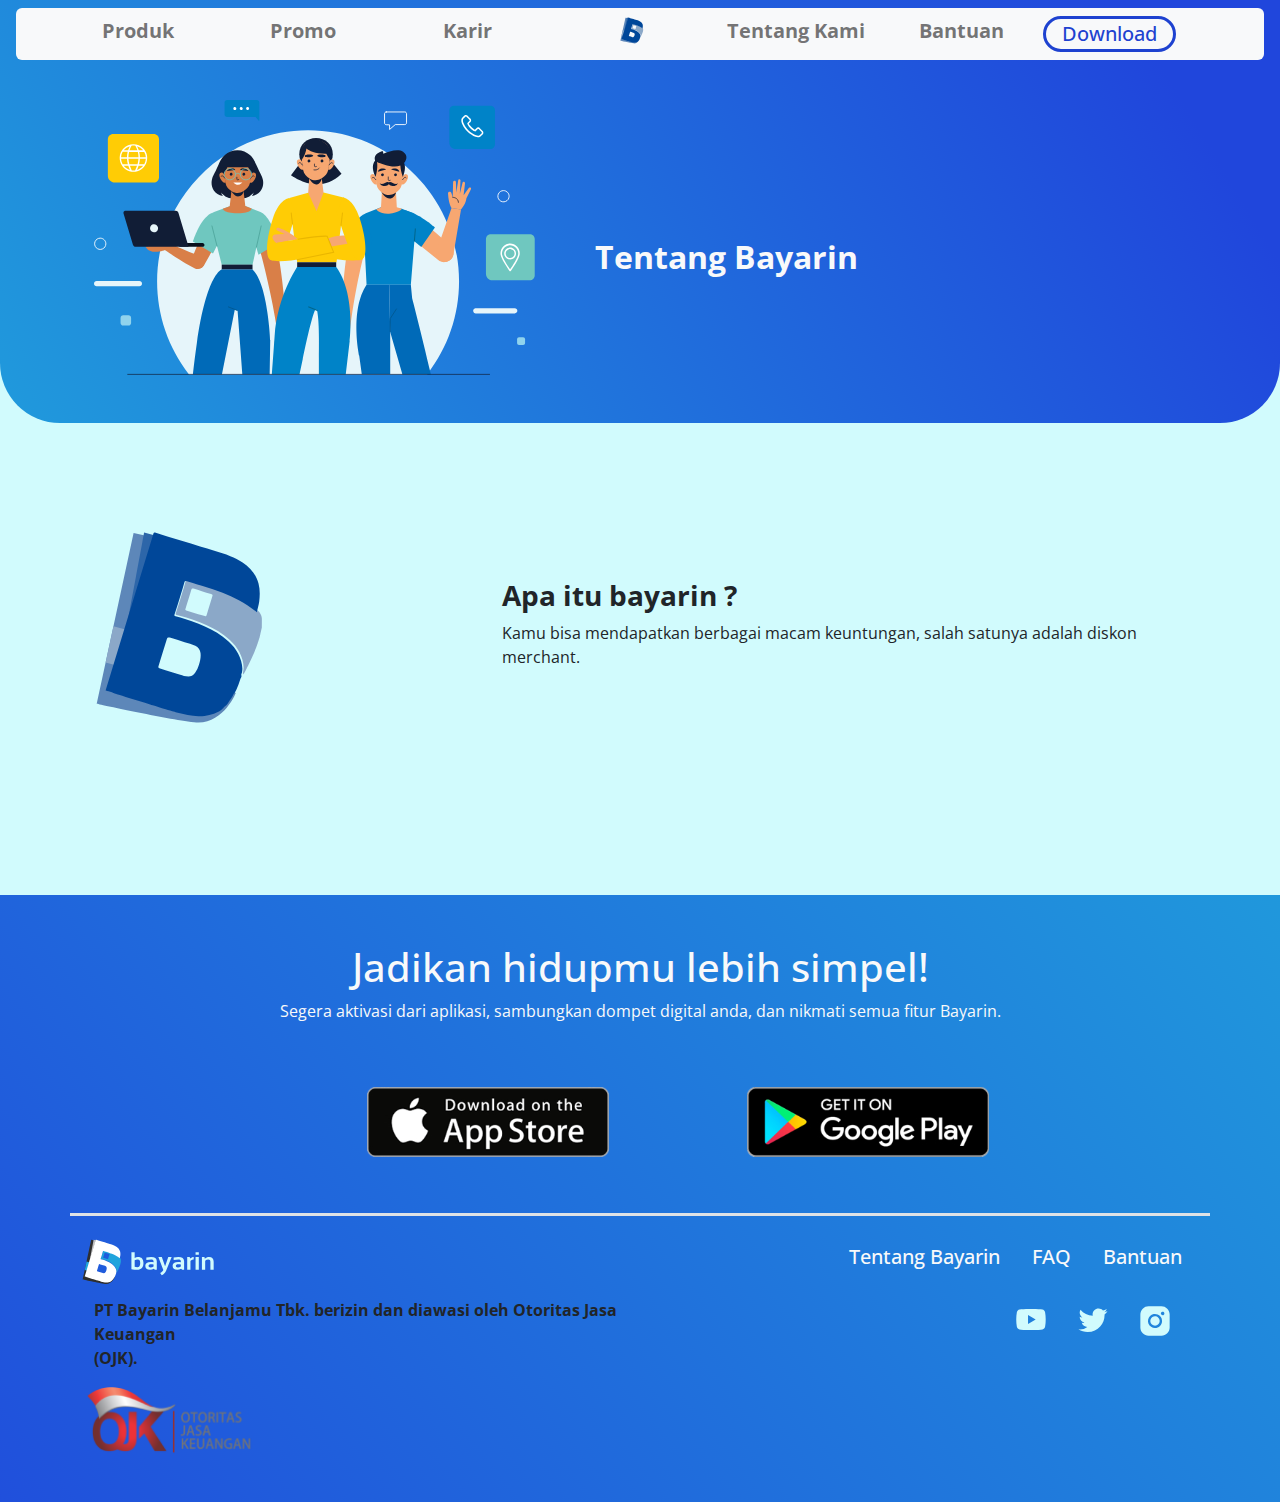
==== html/AboutUs.html @ 50521ed4 "tinggal video" ====
<!DOCTYPE html>
<html lang="en">
  <head>
    <meta charset="utf-8" />
    <meta name="viewport" content="width=device-width, initial-scale=1" />
    <title>Bootstrap demo</title>
    <link rel="stylesheet" href="../bootstrap/css/bootstrap.css" />
    <link rel="stylesheet" href="../style.css" />
    <link rel="preconnect" href="https://fonts.googleapis.com" />
    <link rel="preconnect" href="https://fonts.gstatic.com" crossorigin />
    <link
      href="https://fonts.googleapis.com/css2?family=Open+Sans&display=swap"
      rel="stylesheet"
    />
  </head>
  <body class="bg-navbar">
    <!-- navbar -->
    <header>
      <nav
        class="navbar navbar-expand-lg bg-light mt-2 mx-3 rounded bg-light fixed-top fw-bold"
      >
        <div class="container-fluid">
          <button
            class="navbar-toggler"
            type="button"
            data-bs-toggle="collapse"
            data-bs-target="#navbarNavAltMarkup"
            aria-controls="navbarNavAltMarkup"
            aria-expanded="false"
            aria-label="Toggle navigation"
          >
            <span class="navbar-toggler-icon"></span>
          </button>
          <div class="collapse navbar-collapse" id="navbarNavAltMarkup">
            <div
              class="navbar-nav w-100 mt-0 text-center d-flex justify-content-center me-5"
            >
              <a
                class="nav-link w-14 text-center p-0 fs-5"
                href="../index.html#produk"
                >Produk</a
              >
              <a
                class="nav-link w-14 text-center p-0 fs-5"
                href="../index.html#promo"
                >Promo</a
              >
              <a
                class="nav-link w-14 text-center p-0 fs-5"
                href="../index.html#karir"
                >Karir</a
              >
              <a
                class="nav-link w-14 text-center p-0 zoom"
                href="../index.html"
                id="logonavbar"
                ><img src="../assets/logobayarin.svg" alt="" height="28"
              /></a>
              <a
                class="nav-link w-14 text-center p-0 fs-5 bgd"
                href="AboutUs.html"
                >Tentang Kami</a
              >
              <a class="nav-link w-14 text-center p-0 fs-5" href="Bantuan.html"
                >Bantuan</a
              >
              <a
                class="nav-link text-center px-3 p-0 fs-5 tombol-biru rounded-pill"
                href="https://play.google.com/store/apps"
                target="_blank"
                >Download</a
              >
            </div>
          </div>
        </div>
      </nav>
    </header>
    <!-- end of navbar -->

    <!-- jumbotron -->
    <div class="jumbotron bg-jumbotron rounded-bawah mt-navbar">
      <div class="row mt-navbar container mx-auto mb-5">
        <div class="col-lg-5 mb-lg-5">
          <img src="../assets/aboutus.svg" alt="" width="100%" />
        </div>
        <div class="col-lg-7 my-auto ps-lg-5">
          <h2 class="text-light fw-bold">Tentang Bayarin</h2>
        </div>
      </div>
    </div>
    <!-- end jumboron -->

    <!-- Penjelasan -->
    <div class="row mt-navbar container mx-auto mb-5">
      <div class="col-lg-4">
        <img src="../assets/logobayarin.svg" alt="" width="50%" />
      </div>
      <div class="col-lg-8 my-auto ps-lg-5 pt-3">
        <h3 class="text-dark fw-bold">Apa itu bayarin ?</h3>
        <p class="text-dark">
          Kamu bisa mendapatkan berbagai macam keuntungan, salah satunya adalah
          diskon merchant.
        </p>
      </div>
    </div>

    <!-- end penjelasan -->

    <!-- footer -->
    <br /><br /><br /><br /><br />
    <footer class="bg-footer">
      <div class="py-5 text-center container text-light">
        <h1>Jadikan hidupmu lebih simpel!</h1>
        <p>
          Segera aktivasi dari aplikasi, sambungkan dompet digital anda, dan
          nikmati semua fitur Bayarin.
        </p>
        <div class="row text-center pt-5">
          <div class="col-md-3"></div>
          <div class="col-md-2 mb-2">
            <a
              href="https://www.apple.com/id/app-store/"
              target="_blank"
              class="zoom"
            >
              <img
                src="../assets/appstore.svg"
                class="zoom"
                alt=""
                class="w-75"
              />
            </a>
          </div>
          <div class="col-md-2"></div>
          <div class="col-md-2">
            <a href="https://play.google.com/" target="_blank">
              <img
                src="../assets/playstore.svg"
                class="zoom"
                alt=""
                class="w-75"
              />
            </a>
          </div>
          <div class="col-md-3"></div>
        </div>
      </div>

      <nav class="navbar navbar-expand-lg container pt-3 border-3 border-top">
        <div class="container-fluid">
          <a class="navbar-brand" href="#"
            ><img src="../assets/logoterang.svg" alt="" width="150px"
          /></a>
          <ul class="nav justify-content-end text-light">
            <li class="nav-item">
              <a
                class="nav-link text-light"
                aria-current="page"
                href="AboutUs.html"
                ><h5>Tentang Bayarin</h5></a
              >
            </li>
            <li class="nav-item">
              <a class="nav-link text-light" aria-current="page" href="FAQ.html"
                ><h5>FAQ</h5></a
              >
            </li>
            <li class="nav-item">
              <a
                class="nav-link text-light"
                aria-current="page"
                href="Bantuan.html"
                ><h5>Bantuan</h5></a
              >
            </li>
          </ul>
        </div>
      </nav>

      <div class="row container mx-auto">
        <div class="col-md-6">
          <p class="fw-bold">
            PT Bayarin Belanjamu Tbk. berizin dan diawasi oleh Otoritas Jasa
            Keuangan <br />
            (OJK).
          </p>
        </div>
        <div class="col-md-6">
          <ul class="nav justify-content-end">
            <li class="nav-item">
              <a
                class="nav-link"
                aria-current="page"
                href="https://www.youtube.com/"
                target="_blank"
                ><img src="../assets/logoyutub.svg" alt="" width="30px"
              /></a>
            </li>
            <li class="nav-item">
              <a
                class="nav-link"
                aria-current="page"
                href="https://twitter.com/"
                target="_blank"
                ><img src="../assets/logotwitter.svg" alt="" width="30px"
              /></a>
            </li>
            <li class="nav-item">
              <a
                class="nav-link"
                aria-current="page"
                href="https://www.instagram.com/"
                target="_blank"
                ><img src="../assets/logoIg.svg" alt="" width="30px"
              /></a>
            </li>
          </ul>
        </div>
      </div>
      <div class="container pb-5">
        <img src="../assets/OJK 1.png" alt="" width="180px" />
      </div>
    </footer>
    <!-- end footer -->
    <script src="../bootstrap/js/bootstrap.bundle.js"></script>
  </body>
</html>
---- style.css ----
body {
  font-family: "Open Sans", sans-serif;
}

.bg-navbar {
  background-color: #d1fbfd !important;
}
.fh-10 {
  min-height: 110vh;
}
.fh-80 {
  min-height: 80vh;
}
.w-14 {
  width: 14% !important;
}
.w-90 {
  width: 90% !important;
}
.w-110 {
  width: 140% !important;
}
.rounded-50 {
  border-radius: 50px;
}
.rounded-atas2 {
  border-top: 10px;
}
.bg-jumbotron {
  background: linear-gradient(238.97deg, #2046dc 10.24%, #20a4dc 110.98%);
}
.bg-keraguan {
  background: linear-gradient(229.88deg, #20a4dc 14.99%, #2046dc 117.48%);
}
.mt-min-10 {
  padding-top: -100px;
}
.absolut {
  position: absolute;
  top: 300px;
}
.rounded-bawah {
  border-radius: 0px 0px 60px 60px;
}
.rounded-atas {
  border-radius: 60px 60px 0px 0px;
}
.kata-kata {
  font-size: 100px;
  font-weight: 1000;
  margin-top: 20vh;
  margin-bottom: 20vh;
}

.text-birugelap {
  color: #2046e6;
}
.text-biruterang {
  color: #20a4dc;
}
.bg-biruterang {
  background-color: #20a4dc;
}
.bg-footer {
  background: linear-gradient(50.82deg, #2046dc -13.41%, #20a4dc 117.24%);
}
.bg-ungu-ingfo {
  background: linear-gradient(12.02deg, #1735bd 60.55%, #d1fbfd 143.1%);
}
.bg-ijo-ingfo {
  background: linear-gradient(44deg, #20dcb6 73.82%, #d1fbfd 130.98%);
}
.bg-oren2-ingfo {
  background: linear-gradient(35.97deg, #f4ad77 69.64%, #d1fbfd 152.56%);
}
.bg-oren-ingfo {
  background: linear-gradient(34.97deg, #ea8a54 61.59%, #d1fbfd 168.78%);
}
.bg-biru-ingfo {
  background: linear-gradient(37.7deg, #20a4dc 65.02%, #d1fbfd 199.34%);
}
.mt-navbar {
  padding-top: 50px;
}
.bg-step {
  background: rgba(0, 0, 0, 0.2);
  /* background-color: rgba(0, 0, 0, 0.2); */
}
.tombol {
  font-size: 16px;
  border: 3px solid #ffffff;
  color: white;
  font-weight: 500;
}
.tombol-biru {
  font-size: 16px;
  border: 3px solid #1e42d0;
  color: #1e42d0;
  font-weight: 500;
}

.tombol-biru:hover {
  background-color: #1e42d0;
  color: white;
}
.tombol:hover {
  background-color: white;
  color: black;
}
.border-transparan {
  /* border-color: linear-gradient(
    229.88deg,
    #20a4dc 14.99%,
    #2046dc 117.48%
  ) !important; */
  /* border-image: linear-gradient(to right, darkblue, darkorchid) 0.1 !important; */
  border-width: 1px;
  border-style: solid;
  border-color: #ea8a54;
}
.border-ijo {
  border-width: 1px;
  border-style: solid;
  border-color: #20dcb6;
}
.text-birugelap {
  color: #2046dc;
}
.zoom {
  transition: transform 0.2s;
}

.zoom:hover {
  -ms-transform: scale(1.1); /* IE 9 */
  -webkit-transform: scale(1.1); /* Safari 3-8 */
  transform: scale(1.1);
}
@media screen and (max-width: 1000px) {
  #laptop {
    display: none;
  }

  .kata-kata {
    font-size: 10px;
  }
  .rounded-bawah {
    border-radius: 0px 0px 20px 20px;
  }
  #logonavbar {
    display: none;
  }
  #IDM {
    display: none;
  }
  #guruPrivat {
    display: none;
  }
  #toa {
    display: none;
  }
}
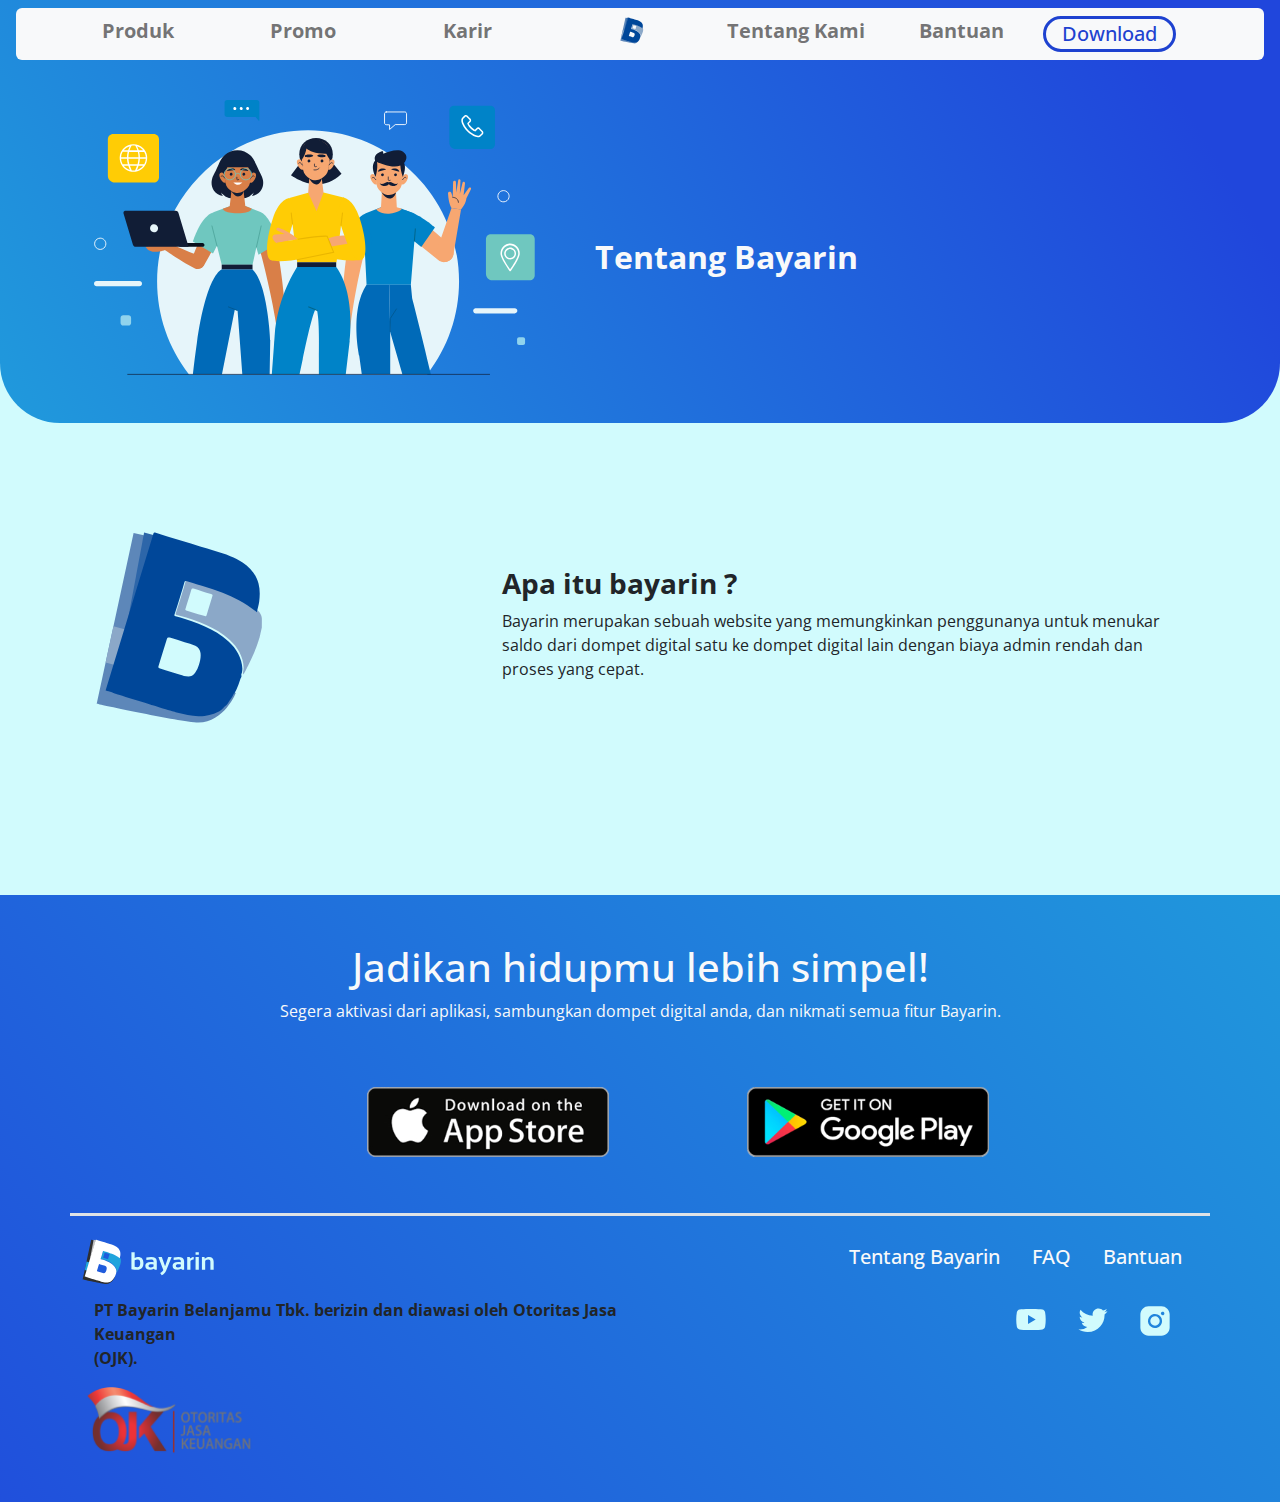
==== commit c166fd4f: "fix bug" ====
--- a/html/AboutUs.html
+++ b/html/AboutUs.html
@@ -3,7 +3,8 @@
   <head>
     <meta charset="utf-8" />
     <meta name="viewport" content="width=device-width, initial-scale=1" />
-    <title>Bootstrap demo</title>
+    <title>Tentang kami</title>
+    <link rel="icon" href="../assets/logobayarin.svg" />
     <link rel="stylesheet" href="../bootstrap/css/bootstrap.css" />
     <link rel="stylesheet" href="../style.css" />
     <link rel="preconnect" href="https://fonts.googleapis.com" />
@@ -98,8 +99,9 @@
       <div class="col-lg-8 my-auto ps-lg-5 pt-3">
         <h3 class="text-dark fw-bold">Apa itu bayarin ?</h3>
         <p class="text-dark">
-          Kamu bisa mendapatkan berbagai macam keuntungan, salah satunya adalah
-          diskon merchant.
+          Bayarin merupakan sebuah website yang memungkinkan penggunanya untuk
+          menukar saldo dari dompet digital satu ke dompet digital lain dengan
+          biaya admin rendah dan proses yang cepat.
         </p>
       </div>
     </div>
